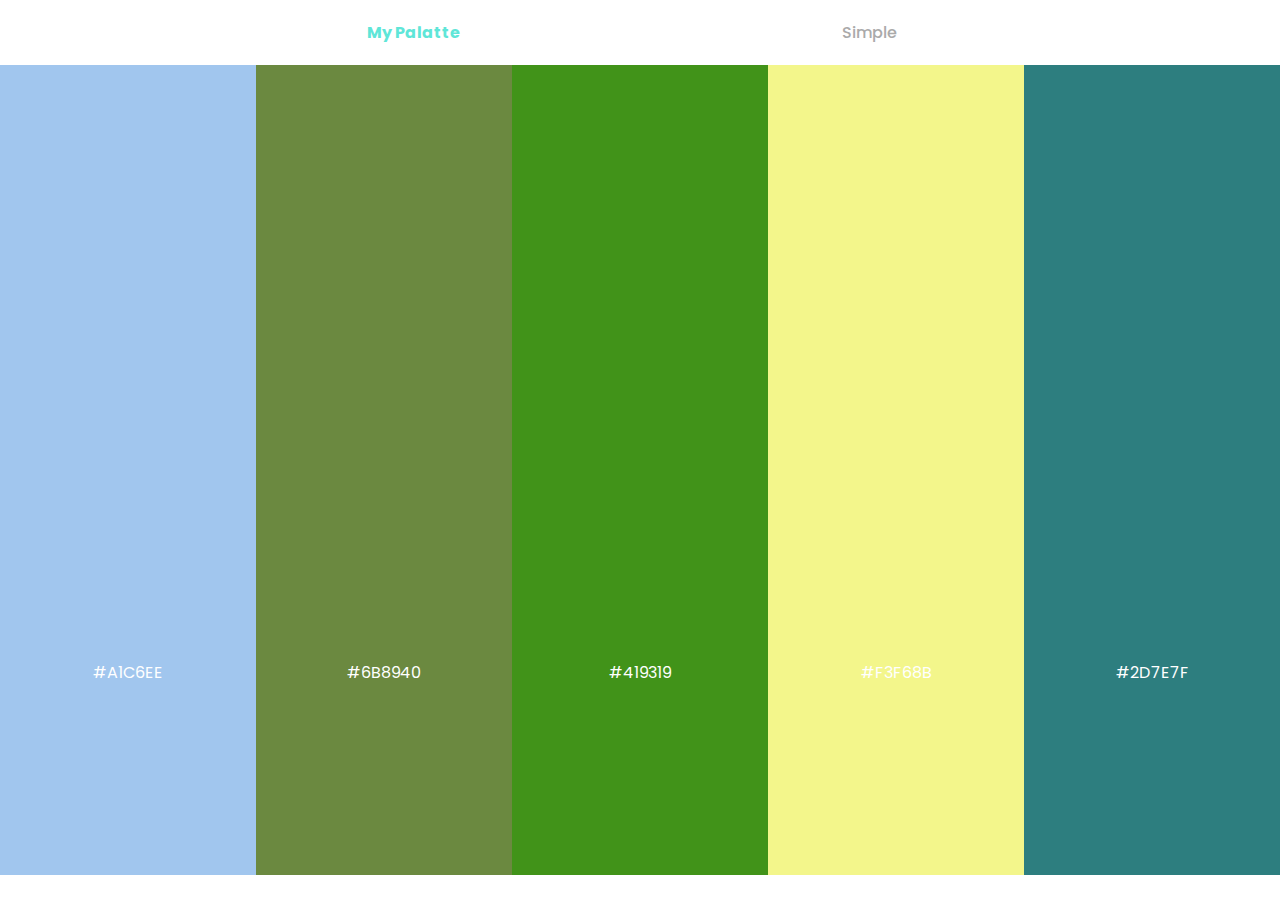
==== RandomColorGenerator/spice.html @ 61c8d54d "Add files via upload" ====
<!DOCTYPE html>
<html lang="en">
  <head>
    <meta charset="UTF-8" />
    <meta http-equiv="X-UA-Compatible" content="IE=edge" />
    <meta name="viewport" content="width=device-width, initial-scale=1.0" />

    <!-- FAVICON -->
    <link rel="shortcut icon" href="/Favicon/Vector.jpg" type="image/jpg">

    <!-- STYLESHEET -->
    <link rel="stylesheet" href="spice.css" />

    <!-- GOOGLE FONT -->
    <link
      href="https://fonts.googleapis.com/css2?family=Poppins:wght@300;500&display=swap"
      rel="stylesheet"
    />

    <!-- ICONSCOUT -->
    <link
      rel="stylesheet"
      href="https://unicons.iconscout.com/release/v4.0.0/css/line.css"
    />

    <!-- BOXICONS -->
    <link
      href="https://unpkg.com/boxicons@2.1.2/css/boxicons.min.css"
      rel="stylesheet"
    />
    <title>Color Flipper</title>
  </head>
  <body>
    <nav>
      <div class="nav-container">
        <h4 class="logo">My Palatte</h4>
        <ul class="nav-links">
          <li>
            <a href="index.html" class="simple-btn">Simple</a>
          </li>
        </ul>
      </div>
    </nav>

    <main>
      <div class="first-div color-pal">
        <div class="controls">
          <button class="copy__hex"><i class="bx bx-copy"></i></button>
          <button class="delete__palette"><i class="uil uil-times"></i></i></button>
          <button class="lock__palette"><i class="uil uil-unlock"></i></button>
        </div>

        <div class="color-name-1 name"></div>
      </div>

      <div class="second-div color-pal">
        <div class="controls">
          <button class="copy__hex"><i class="bx bx-copy"></i></button>
          <button class="delete__palette"><i class="uil uil-times"></i></i></button>
          <button class="lock__palette"><i class="uil uil-unlock"></i></button>
        </div>
        <div class="color-name-2 name"></div>
      </div>

      <div class="third-div color-pal">
        <div class="controls">
          <button class="copy__hex"><i class="bx bx-copy"></i></button>
          <button class="delete__palette"><i class="uil uil-times"></i></i></button>
          <button class="lock__palette"><i class="uil uil-unlock"></i></button>
        </div>
        <div class="color-name-3 name"></div>
      </div>

      <div class="fourth-div color-pal">
        <div class="controls">
          <button class="copy__hex"><i class="bx bx-copy"></i></button>
          <button class="delete__palette"><i class="uil uil-times"></i></i></button>
          <button class="lock__palette"><i class="uil uil-unlock"></i></button>
        </div>
        <div class="color-name-4 name"></div>
      </div>

      <div class="fifth-div color-pal">
        <div class="controls">
          <button class="copy__hex"><i class="bx bx-copy"></i></button>
          <button class="delete__palette"><i class="uil uil-times"></i></i></button>
          <button class="lock__palette"><i class="uil uil-unlock"></i></button>
        </div>
        <div class="color-name-5 name"></div>
      </div>

      <!-- Confirm Copy to Clipboard -->

      <div class="confirm__container">
        <p class="text"><i class="uil uil-check-circle confirm__icon"></i> <span>Color Copied to Clipboard</span></p>
      </div>
    </main>
    <script src="spice.js"></script>
  </body>
</html>
---- RandomColorGenerator/spice.css ----
* {
  margin: 0;
  padding: 0;
  box-sizing: border-box;
}

body {
  font-family: "Poppins", sans-serif;
}

.nav-container {
  display: flex;
  justify-content: space-evenly;
  align-items: center;
  box-shadow: 0 0 20px 0 rgba(0, 0, 0, 0.3);
  color: #aaa;
  z-index: 3;
  background: white;
  padding: 20px 0;
}

.logo {
  color: rgb(95, 230, 216);
}

.nav-links {
  list-style: none;
  display: flex;
  justify-content: center;
  align-items: center;
}

li a {
  padding: 0 1rem;
  border: none;
  background: transparent;
  font-family: inherit;
  color: inherit;
  font-weight: 500;
  text-decoration: none;
  cursor: pointer;
  /* position: absolute; */
  transition: 0.5s;
}

li a:hover {
  color: rgb(34, 33, 33);
}

main {
  display: flex;
  justify-content: space-evenly;
  width: 100%;
  position: relative;
  overflow: hidden;
}

.color-pal {
  height: 90vh;
  width: 20%;
  display: flex;
  justify-content: center;
  align-items: center;
  flex-direction: column;
}

.controls {
  height: 100%;
  display: flex;
  flex-direction: column;
  align-items: center;
  justify-content: center;
  visibility: hidden;
}

.color-pal:hover .controls {
  visibility: visible;
}

button {
  background: transparent;
  border: none;
  margin-top: 1em;
  cursor: pointer;
  padding: .5em .7em;
  transition: background .25s ease-in-out;
}

button:hover {
  background: rgba(241, 254, 255, 0.3);
  border-radius: .5em;
}

.bx, .uil {
  font-size: 1.2rem;
  color: #fff;
  flex-basis: 50%;
}

.name {
  text-align: center;
  color: white;
  font-size: 1rem;
  text-transform: uppercase;
  width: 100%;
  display: flex;
  flex-direction: column;
  align-items: center;
  justify-content: center;
  height: 100%;
}

/* Confirmation */
.confirm__container {
  position: absolute;
  bottom: 2em;
  transform: translate(-50%, -50%);
  width: 250px;
  box-sizing: 4px 2px 16px -5px rgba(0, 0, 0, 0.3);
  transform: translateY(200%);
  transition: transform .2s ease-in-out;
}

.text {
  padding: .5em .6em;
  background-color: #fff;
  border-radius: 50px;
  font-size: .85rem;
  width: 100%;
  text-align: center;
}

.confirm__icon {
  color: #000;
}

@media screen and (max-width: 500px) {
  .name {
    font-size: 1rem;
  }

  main {
    flex-direction: column;
  }
  
  .color-pal {
    width: 100%;
    height: 40vh;
  }
}
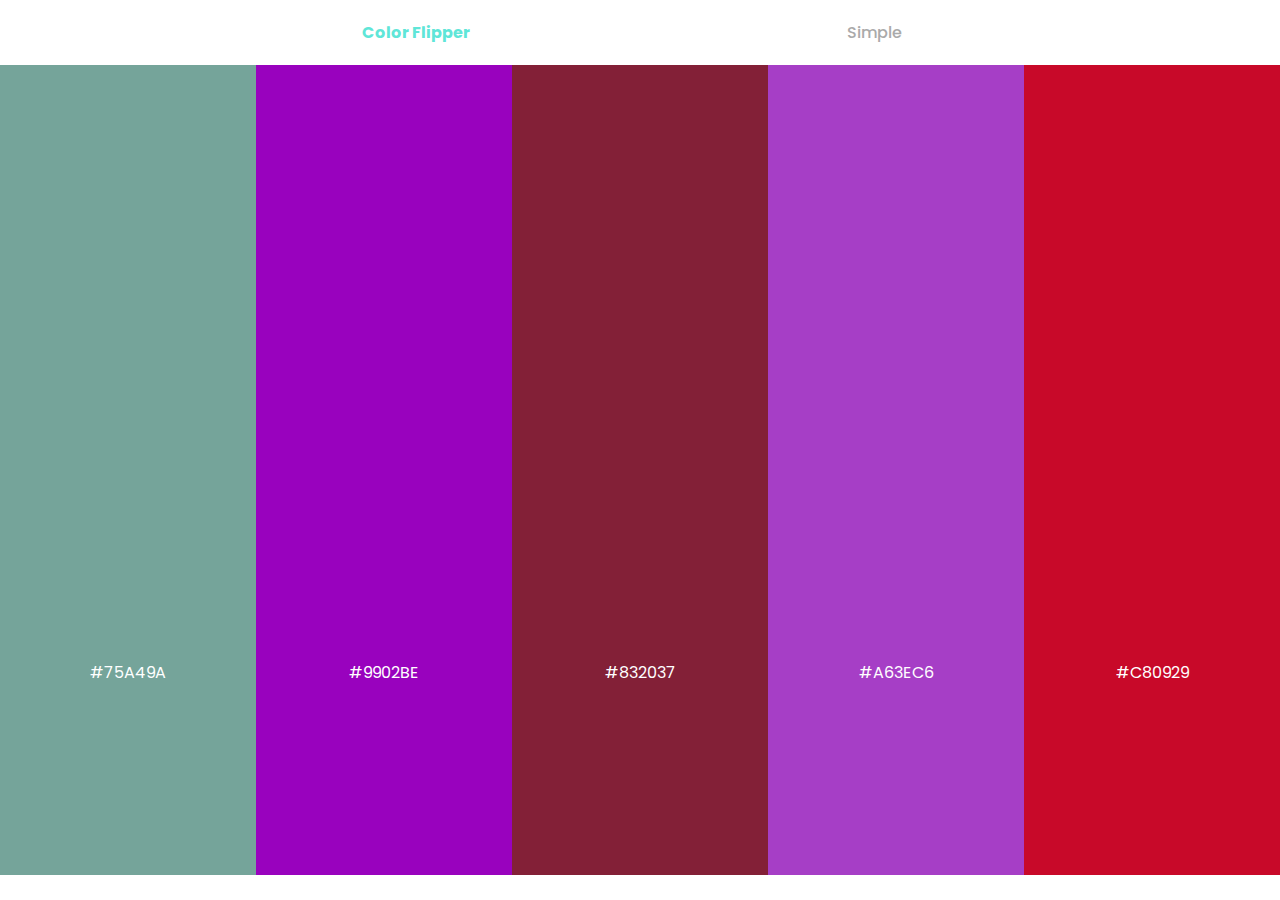
==== commit 703c7a2b: "Add files via upload" ====
--- a/RandomColorGenerator/spice.html
+++ b/RandomColorGenerator/spice.html
@@ -33,7 +33,7 @@
   <body>
     <nav>
       <div class="nav-container">
-        <h4 class="logo">My Palatte</h4>
+        <h4 class="logo">Color Flipper</h4>
         <ul class="nav-links">
           <li>
             <a href="index.html" class="simple-btn">Simple</a>
@@ -43,7 +43,7 @@
     </nav>
 
     <main>
-      <div class="first-div color-pal">
+      <div class="first-div color-pal" data-locked="false">
         <div class="controls">
           <button class="copy__hex"><i class="bx bx-copy"></i></button>
           <button class="delete__palette"><i class="uil uil-times"></i></i></button>
@@ -53,7 +53,7 @@
         <div class="color-name-1 name"></div>
       </div>
 
-      <div class="second-div color-pal">
+      <div class="second-div color-pal" data-locked="false">
         <div class="controls">
           <button class="copy__hex"><i class="bx bx-copy"></i></button>
           <button class="delete__palette"><i class="uil uil-times"></i></i></button>
@@ -62,7 +62,7 @@
         <div class="color-name-2 name"></div>
       </div>
 
-      <div class="third-div color-pal">
+      <div class="third-div color-pal" data-locked="false">
         <div class="controls">
           <button class="copy__hex"><i class="bx bx-copy"></i></button>
           <button class="delete__palette"><i class="uil uil-times"></i></i></button>
@@ -71,7 +71,7 @@
         <div class="color-name-3 name"></div>
       </div>
 
-      <div class="fourth-div color-pal">
+      <div class="fourth-div color-pal" data-locked="false">
         <div class="controls">
           <button class="copy__hex"><i class="bx bx-copy"></i></button>
           <button class="delete__palette"><i class="uil uil-times"></i></i></button>
@@ -80,7 +80,7 @@
         <div class="color-name-4 name"></div>
       </div>
 
-      <div class="fifth-div color-pal">
+      <div class="fifth-div color-pal" data-locked="false">
         <div class="controls">
           <button class="copy__hex"><i class="bx bx-copy"></i></button>
           <button class="delete__palette"><i class="uil uil-times"></i></i></button>
--- a/RandomColorGenerator/spice.css
+++ b/RandomColorGenerator/spice.css
@@ -57,11 +57,15 @@
 
 .color-pal {
   height: 90vh;
-  width: 20%;
+  width: 100%;
   display: flex;
   justify-content: center;
   align-items: center;
   flex-direction: column;
+}
+
+.invisible {
+  display: none;
 }
 
 .controls {
@@ -147,4 +151,8 @@
     width: 100%;
     height: 40vh;
   }
+  
+  .controls {
+    visibility: visible;
+  }
 }
